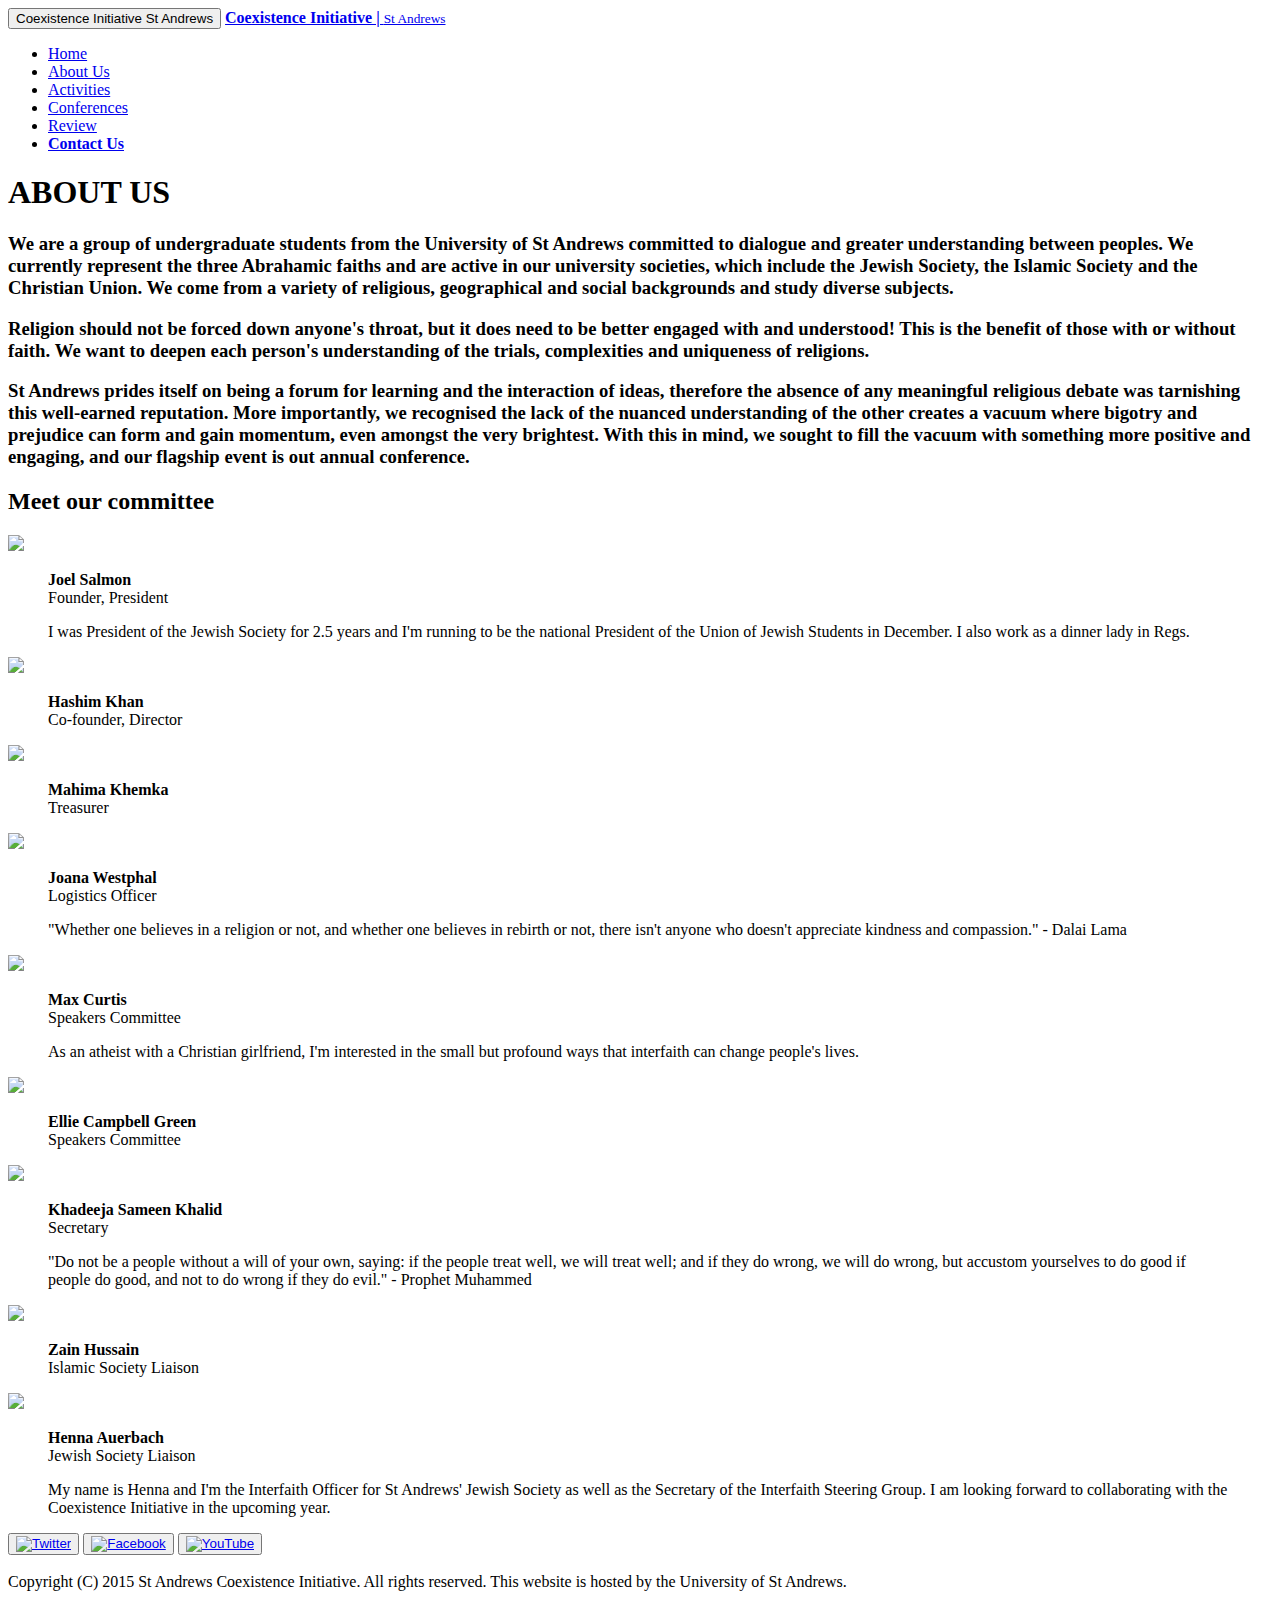
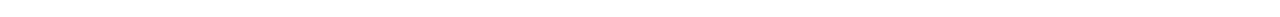
==== aboutus.html @ 944d1c55 "Create aboutus.html" ====
<!DOCTYPE html>
<html>
<head>
<link href='https://fonts.googleapis.com/css?family=Poiret+One' rel='stylesheet' type='coexistence/css'>
<link href="pictures/favicona.ico" rel="icon" type="image/x-icon" />
<link href="sa_coexistence.css" rel="stylesheet" type="text/css" />
<link href="css/bootstrap.css" rel="stylesheet"/>
<script type="text/javascript">
<!-- Google API Loader -->
    //load jQuery
    google.load("jquery", "1.7.1");

    //Google Fonts
    google.load("webfont", "1");

    google.setOnLoadCallback(function() {
        WebFont.load({
            google: {
              families: ['Poiret+One']
            }
        });
    });
    </script> 
<title>St Andrews Coexistence Initiative</title>
<meta name="viewport" content="width=device-width">

<meta http-equiv="Content-Type" content="text/html; charset=iso-8859-2" />
<style>
html { 
  background: #FFF; 
  -webkit-background-size: cover;
  -moz-background-size: cover;
  -o-background-size: cover;
  background-size: cover;
}
</style>
</head>

<body>
<nav class="navbar navbar-inverse navbar-fixed-top">
	<div class="container-fluid">
		<!-- Brand and toggle get grouped for better mobile display -->
	<div class="navbar-header">	
	  <button type="button" class="navbar-toggle collapsed" data-toggle="collapse" data-target="#bs-example-navbar-collapse-1" aria-expanded="false">
        <span class="sr-only">Coexistence Initiative St Andrews</span>
      </button>
		<a class="navbar-brand" href="index.html"><strong>Coexistence Initiative | </strong><small>St Andrews</small></a>
    </div>

	   <!-- Collect the nav links, forms, and other content for toggling -->
    <div class="collapse navbar-collapse" id="bs-example-navbar-collapse-1">

      <ul class="nav navbar-nav navbar-right">
            <li><a href="index.html">Home</a></li>
			<li><a href="aboutus.html">About Us</a></li>
			<li><a href="activities.html">Activities</a></li>
			<li><a href="conference2016.html">Conferences</a></li>			
			<li><a href="review.html">Review</a></li>

			<li><a href="MailTo:standrews.coexistence@gmail.com"><strong>Contact Us</strong></a></li>
		
      </ul>
    </div><!-- /.navbar-collapse -->
  </div><!-- /.container-fluid -->
</nav>

<div id="smalljumbotron">
<div class="jumbotron">
<div class="container">

	<p><h1><strong>ABOUT US</strong></h1></p>


</div>
</div>
</div>
<div id="about">
	<div class="container">
		<p><h3>We are a group of undergraduate students from the University of St Andrews <strong>committed to dialogue and greater understanding between peoples.</strong> We currently represent the three Abrahamic faiths and are active in our university societies, which include the <strong>Jewish Society, the Islamic Society and the Christian Union</strong>. We come from a variety of religious, geographical and social backgrounds and study diverse subjects.
		</h3></p>
		<p><h3>Religion should not be forced down anyone's throat, but it does need to be better engaged with and understood! This is the benefit of those with or without faith. <strong>We want to deepen each person's understanding of the trials, complexities and uniqueness of religions.</strong>
		</h3></p>
		<p><h3>St Andrews prides itself on being a forum for learning and the interaction of ideas, therefore the absence of any meaningful religious debate was tarnishing this well-earned reputation. More importantly, we recognised the lack of the nuanced understanding of the other creates a vacuum where bigotry and prejudice can form and gain momentum, even amongst the very brightest. With this in mind, we sought to fill the vacuum with something more <strong>positive and engaging</strong>, and our flagship event is out annual conference.
		</h3></p>
</div> </div>

 <div id="commitee" class="text-center">
  <div class="container">
    <p>
	<h2><strong>Meet our committee</strong></h2>
	</p>
<div id="picsofcom"> 	
   <div class="row"> 
   <div class="col-sm-4">
	<div>
      <img src='pictures/joel_salmon.jpg' class="img-circle" >
      <blockquote>
	  <p><strong>Joel Salmon</strong><br>Founder, President</br></p>
	  
      <footer>I was President of the Jewish Society for 2.5 years and I'm running to be the national President of the Union of Jewish Students in December. I also work as a dinner lady in Regs. </footer>
	  </blockquote>
    </div></div>
	<div class="col-sm-4">
    <div>
      <img src='pictures/hashim_khan.jpg' class="img-circle" >
			<blockquote>
			<p><strong>Hashim Khan</strong><br>Co-founder, Director</br></p>
			<footer></footer>
			</blockquote>
			
	</div>	
    </div>
	<div class="col-sm-4">
    <div>
      <img src='pictures/mahima_khemka.jpg' class="img-circle">
			<blockquote>
			<p><strong>Mahima Khemka</strong><br>Treasurer</br></p>
			<footer></footer>
			</blockquote>
    </div> </div>

  </div>
 
	<div class="row">
		<div class="col-sm-4">
		<div>
			<img src='pictures/Joana Westphal.jpg' class="img-circle">
			<blockquote>
			<p><strong>Joana Westphal</strong><br>Logistics Officer</br></p>
			<footer>"Whether one believes in a religion or not, and whether one believes in rebirth or not, there isn't anyone who doesn't appreciate kindness and compassion." - Dalai Lama </footer>
			</blockquote>
			</div>
		</div>	
		<div class="col-sm-4">
		<div>
			<img src='pictures/max_curtis.jpg' class="img-circle">
			<blockquote>
			<p><strong>Max Curtis</strong><br>Speakers Committee</br></p>
			<footer>As an atheist with a Christian girlfriend, I'm interested in the small but profound ways that interfaith can change people's lives. </footer>
			</blockquote>
			</div>
		</div>		
		<div class="col-sm-4">
		<div>
			<img src='pictures/ellie_green.jpg' class="img-circle">
			<blockquote>
			<p><strong>Ellie Campbell Green</strong><br>Speakers Committee</br></p>
			<footer></footer>
			</blockquote>
			</div>
		
		</div>	
	</div>	
	<div class="row">
		<div class="col-sm-4">
		<div>
			<img src='pictures/khadeeja.jpg' class="img-circle">
			<blockquote>
			<p><strong>Khadeeja Sameen Khalid</strong><br>Secretary</br></p>
			<footer>"Do not be a people without a will of your own, saying: if the people treat well, we will treat well; and if they do wrong, we will do wrong, but accustom yourselves to do good if people do good, and not to do wrong if they do evil." - Prophet Muhammed</footer>
			</blockquote>
			</div>
		</div>	
		<div class="col-sm-4">
		<div>
			<img src='pictures/zain_hussain.jpg' class="img-circle">
			<blockquote>
			<p><strong>Zain Hussain</strong><br>Islamic Society Liaison</br></p>
			<footer></footer>
			</blockquote>
			</div>
		</div>		
		<div class="col-sm-4">
		<div>
			<img src='pictures/henna_auerbach.jpg' class="img-circle">
			<blockquote>
			<p><strong>Henna Auerbach</strong><br>Jewish Society Liaison</br></p>
			<footer>My name is Henna and I'm the Interfaith Officer for St Andrews' Jewish Society as well as the Secretary of the Interfaith Steering Group. I am looking forward to collaborating with the Coexistence Initiative in the upcoming year.</footer>
			</blockquote>
			</div>
		
		</div>	
	</div>	
</div></div></div>

<div id='social-buttons'>
	<div class="container">
		<div class="space">
		</div>
      <button class="btn-twitter btn btn-lg"><a href="https://twitter.com/" target="new"><img src="pictures/twitter_logo.png" width="36" height="40" alt="Twitter" longdesc="Twitter"></a></button>
      <button class="btn-facebook btn btn-lg"><a href="https://www.facebook.com/standrewscoexistence?fref=ts" target="new"><img src="pictures/social_facebook_box_blue.png" alt="Facebook" width="41" height="40" longdesc="Facebook"></a></button>
      <button class="btn-youtube btn btn-lg"><a href="https://www.youtube.com/watch?v=ZTa6wZO5gJg" target="new"><img src="pictures/official-youtube-logo.png" width="41" height="40" alt="YouTube" longdesc="YouTube"></a></button>
    </div>
  
		<div class="space"></div>
 
  <div id="footer"> <br />
    Copyright (C) 2015 St Andrews Coexistence Initiative. All rights reserved. This website is hosted by the University of St Andrews.<br />
    <br />
  </div> </div>
</body>
</html>
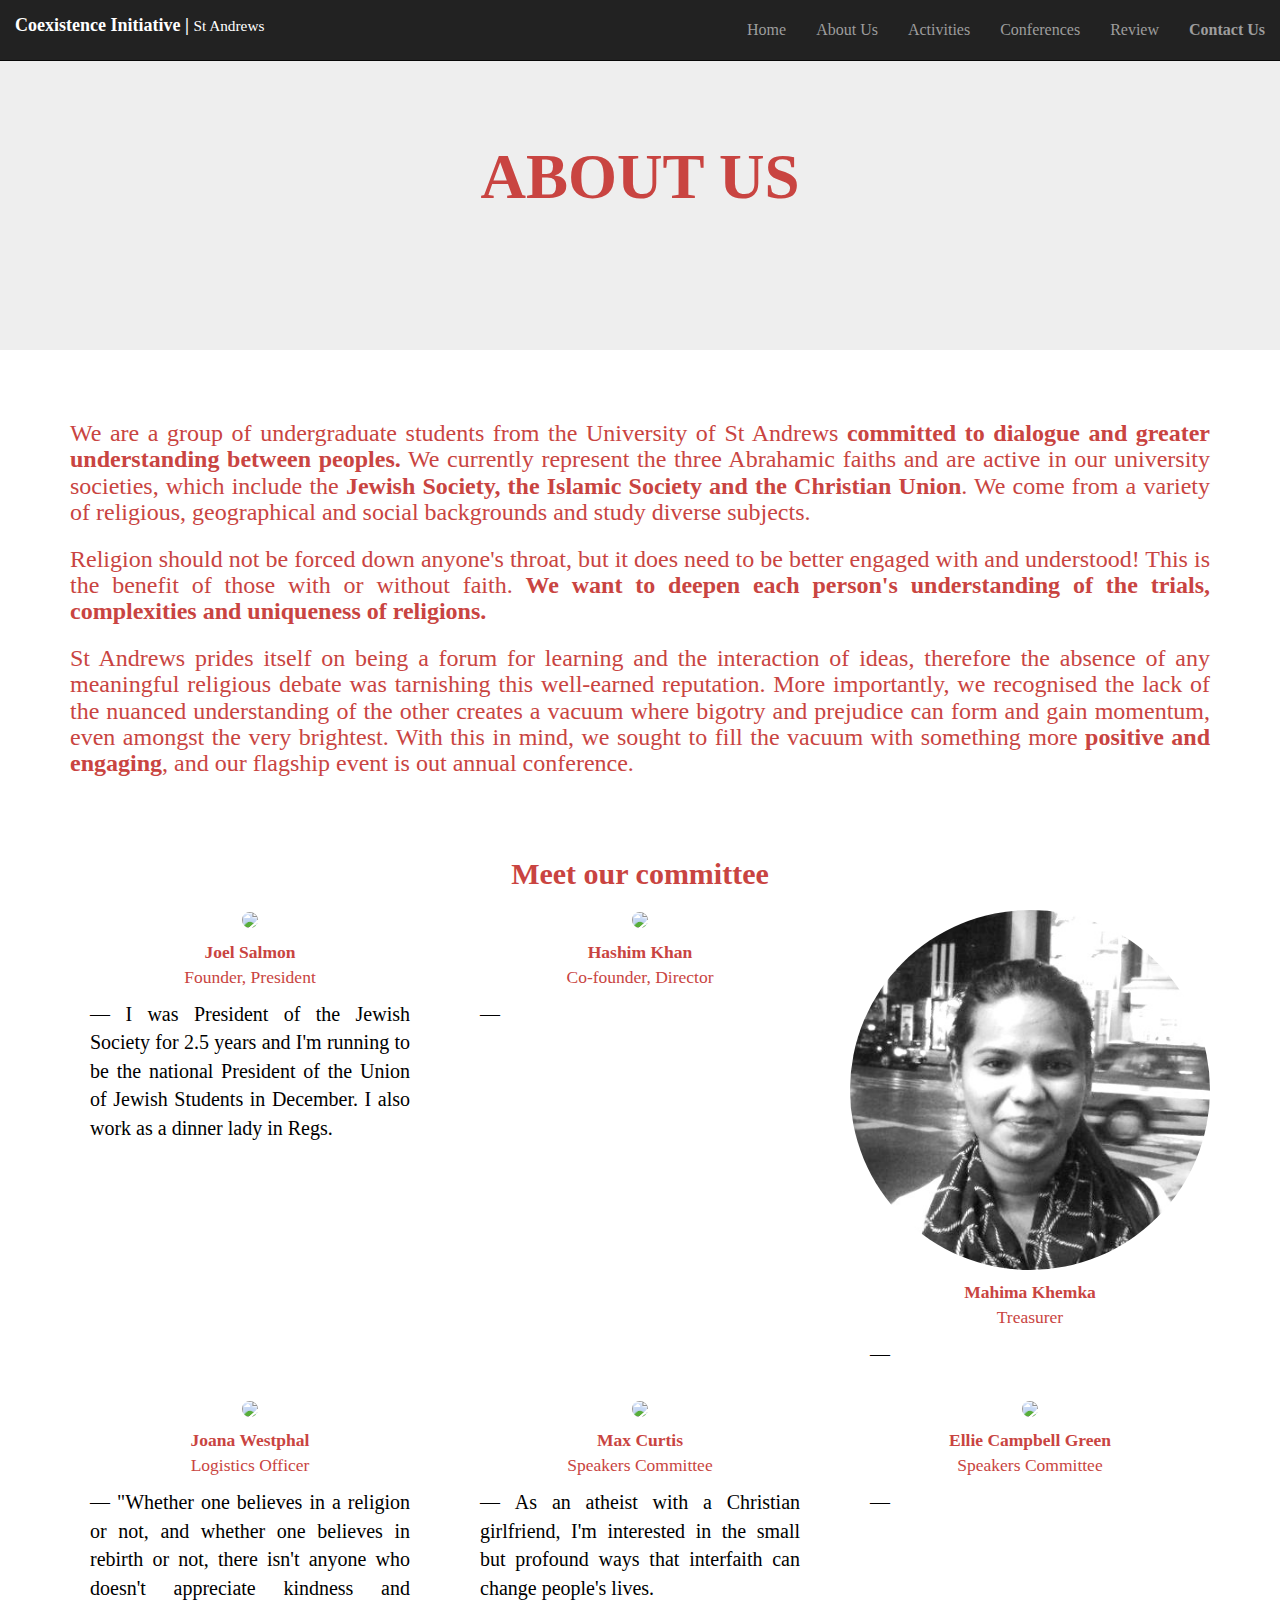
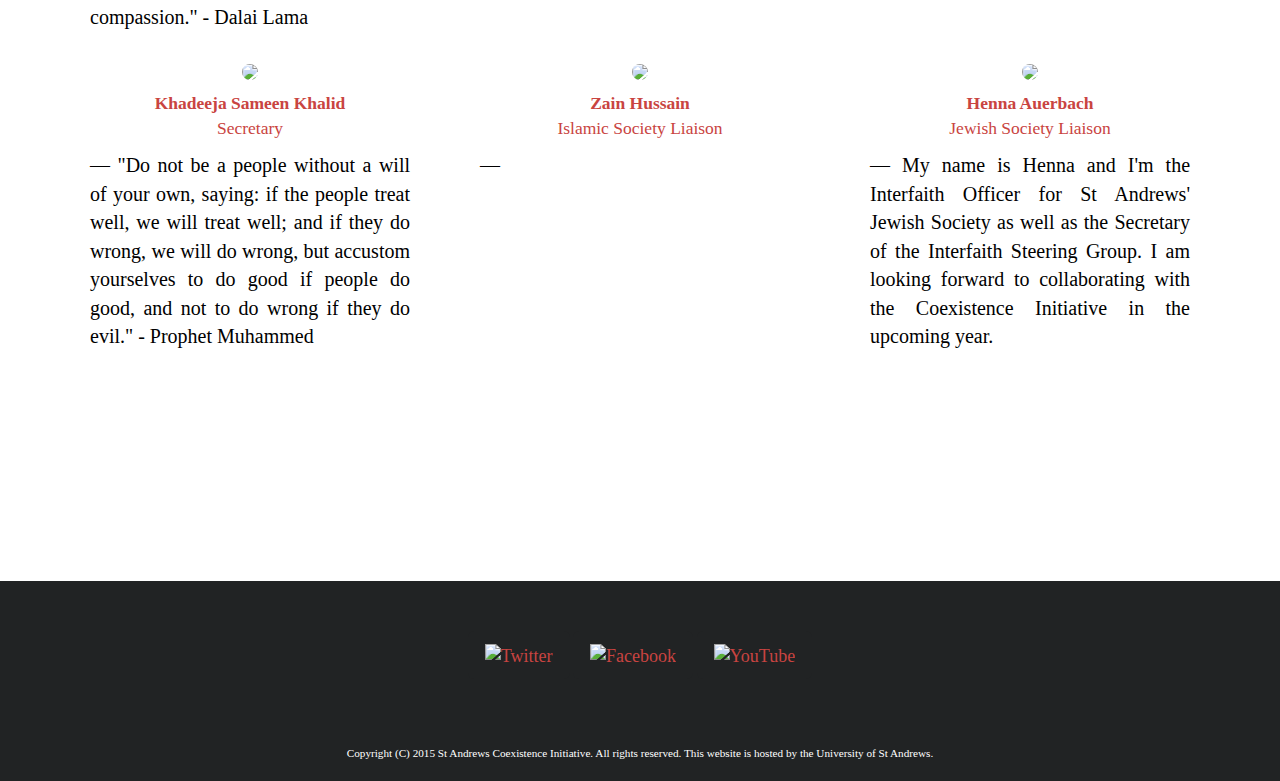
==== commit 1490d3b3: "Merge pull request #9 from roziharsanyi/gh-pages" ====
--- a/aboutus.html
+++ b/aboutus.html
@@ -1,202 +1,202 @@
-<!DOCTYPE html>
-<html>
-<head>
-<link href='https://fonts.googleapis.com/css?family=Poiret+One' rel='stylesheet' type='coexistence/css'>
-<link href="pictures/favicona.ico" rel="icon" type="image/x-icon" />
-<link href="sa_coexistence.css" rel="stylesheet" type="text/css" />
-<link href="css/bootstrap.css" rel="stylesheet"/>
-<script type="text/javascript">
-<!-- Google API Loader -->
-    //load jQuery
-    google.load("jquery", "1.7.1");
-
-    //Google Fonts
-    google.load("webfont", "1");
-
-    google.setOnLoadCallback(function() {
-        WebFont.load({
-            google: {
-              families: ['Poiret+One']
-            }
-        });
-    });
-    </script> 
-<title>St Andrews Coexistence Initiative</title>
-<meta name="viewport" content="width=device-width">
-
-<meta http-equiv="Content-Type" content="text/html; charset=iso-8859-2" />
-<style>
-html { 
-  background: #FFF; 
-  -webkit-background-size: cover;
-  -moz-background-size: cover;
-  -o-background-size: cover;
-  background-size: cover;
-}
-</style>
-</head>
-
-<body>
-<nav class="navbar navbar-inverse navbar-fixed-top">
-	<div class="container-fluid">
-		<!-- Brand and toggle get grouped for better mobile display -->
-	<div class="navbar-header">	
-	  <button type="button" class="navbar-toggle collapsed" data-toggle="collapse" data-target="#bs-example-navbar-collapse-1" aria-expanded="false">
-        <span class="sr-only">Coexistence Initiative St Andrews</span>
-      </button>
-		<a class="navbar-brand" href="index.html"><strong>Coexistence Initiative | </strong><small>St Andrews</small></a>
-    </div>
-
-	   <!-- Collect the nav links, forms, and other content for toggling -->
-    <div class="collapse navbar-collapse" id="bs-example-navbar-collapse-1">
-
-      <ul class="nav navbar-nav navbar-right">
-            <li><a href="index.html">Home</a></li>
-			<li><a href="aboutus.html">About Us</a></li>
-			<li><a href="activities.html">Activities</a></li>
-			<li><a href="conference2016.html">Conferences</a></li>			
-			<li><a href="review.html">Review</a></li>
-
-			<li><a href="MailTo:standrews.coexistence@gmail.com"><strong>Contact Us</strong></a></li>
-		
-      </ul>
-    </div><!-- /.navbar-collapse -->
-  </div><!-- /.container-fluid -->
-</nav>
-
-<div id="smalljumbotron">
-<div class="jumbotron">
-<div class="container">
-
-	<p><h1><strong>ABOUT US</strong></h1></p>
-
-
-</div>
-</div>
-</div>
-<div id="about">
-	<div class="container">
-		<p><h3>We are a group of undergraduate students from the University of St Andrews <strong>committed to dialogue and greater understanding between peoples.</strong> We currently represent the three Abrahamic faiths and are active in our university societies, which include the <strong>Jewish Society, the Islamic Society and the Christian Union</strong>. We come from a variety of religious, geographical and social backgrounds and study diverse subjects.
-		</h3></p>
-		<p><h3>Religion should not be forced down anyone's throat, but it does need to be better engaged with and understood! This is the benefit of those with or without faith. <strong>We want to deepen each person's understanding of the trials, complexities and uniqueness of religions.</strong>
-		</h3></p>
-		<p><h3>St Andrews prides itself on being a forum for learning and the interaction of ideas, therefore the absence of any meaningful religious debate was tarnishing this well-earned reputation. More importantly, we recognised the lack of the nuanced understanding of the other creates a vacuum where bigotry and prejudice can form and gain momentum, even amongst the very brightest. With this in mind, we sought to fill the vacuum with something more <strong>positive and engaging</strong>, and our flagship event is out annual conference.
-		</h3></p>
-</div> </div>
-
- <div id="commitee" class="text-center">
-  <div class="container">
-    <p>
-	<h2><strong>Meet our committee</strong></h2>
-	</p>
-<div id="picsofcom"> 	
-   <div class="row"> 
-   <div class="col-sm-4">
-	<div>
-      <img src='pictures/joel_salmon.jpg' class="img-circle" >
-      <blockquote>
-	  <p><strong>Joel Salmon</strong><br>Founder, President</br></p>
-	  
-      <footer>I was President of the Jewish Society for 2.5 years and I'm running to be the national President of the Union of Jewish Students in December. I also work as a dinner lady in Regs. </footer>
-	  </blockquote>
-    </div></div>
-	<div class="col-sm-4">
-    <div>
-      <img src='pictures/hashim_khan.jpg' class="img-circle" >
-			<blockquote>
-			<p><strong>Hashim Khan</strong><br>Co-founder, Director</br></p>
-			<footer></footer>
-			</blockquote>
-			
-	</div>	
-    </div>
-	<div class="col-sm-4">
-    <div>
-      <img src='pictures/mahima_khemka.jpg' class="img-circle">
-			<blockquote>
-			<p><strong>Mahima Khemka</strong><br>Treasurer</br></p>
-			<footer></footer>
-			</blockquote>
-    </div> </div>
-
-  </div>
- 
-	<div class="row">
-		<div class="col-sm-4">
-		<div>
-			<img src='pictures/Joana Westphal.jpg' class="img-circle">
-			<blockquote>
-			<p><strong>Joana Westphal</strong><br>Logistics Officer</br></p>
-			<footer>"Whether one believes in a religion or not, and whether one believes in rebirth or not, there isn't anyone who doesn't appreciate kindness and compassion." - Dalai Lama </footer>
-			</blockquote>
-			</div>
-		</div>	
-		<div class="col-sm-4">
-		<div>
-			<img src='pictures/max_curtis.jpg' class="img-circle">
-			<blockquote>
-			<p><strong>Max Curtis</strong><br>Speakers Committee</br></p>
-			<footer>As an atheist with a Christian girlfriend, I'm interested in the small but profound ways that interfaith can change people's lives. </footer>
-			</blockquote>
-			</div>
-		</div>		
-		<div class="col-sm-4">
-		<div>
-			<img src='pictures/ellie_green.jpg' class="img-circle">
-			<blockquote>
-			<p><strong>Ellie Campbell Green</strong><br>Speakers Committee</br></p>
-			<footer></footer>
-			</blockquote>
-			</div>
-		
-		</div>	
-	</div>	
-	<div class="row">
-		<div class="col-sm-4">
-		<div>
-			<img src='pictures/khadeeja.jpg' class="img-circle">
-			<blockquote>
-			<p><strong>Khadeeja Sameen Khalid</strong><br>Secretary</br></p>
-			<footer>"Do not be a people without a will of your own, saying: if the people treat well, we will treat well; and if they do wrong, we will do wrong, but accustom yourselves to do good if people do good, and not to do wrong if they do evil." - Prophet Muhammed</footer>
-			</blockquote>
-			</div>
-		</div>	
-		<div class="col-sm-4">
-		<div>
-			<img src='pictures/zain_hussain.jpg' class="img-circle">
-			<blockquote>
-			<p><strong>Zain Hussain</strong><br>Islamic Society Liaison</br></p>
-			<footer></footer>
-			</blockquote>
-			</div>
-		</div>		
-		<div class="col-sm-4">
-		<div>
-			<img src='pictures/henna_auerbach.jpg' class="img-circle">
-			<blockquote>
-			<p><strong>Henna Auerbach</strong><br>Jewish Society Liaison</br></p>
-			<footer>My name is Henna and I'm the Interfaith Officer for St Andrews' Jewish Society as well as the Secretary of the Interfaith Steering Group. I am looking forward to collaborating with the Coexistence Initiative in the upcoming year.</footer>
-			</blockquote>
-			</div>
-		
-		</div>	
-	</div>	
-</div></div></div>
-
-<div id='social-buttons'>
-	<div class="container">
-		<div class="space">
-		</div>
-      <button class="btn-twitter btn btn-lg"><a href="https://twitter.com/" target="new"><img src="pictures/twitter_logo.png" width="36" height="40" alt="Twitter" longdesc="Twitter"></a></button>
-      <button class="btn-facebook btn btn-lg"><a href="https://www.facebook.com/standrewscoexistence?fref=ts" target="new"><img src="pictures/social_facebook_box_blue.png" alt="Facebook" width="41" height="40" longdesc="Facebook"></a></button>
-      <button class="btn-youtube btn btn-lg"><a href="https://www.youtube.com/watch?v=ZTa6wZO5gJg" target="new"><img src="pictures/official-youtube-logo.png" width="41" height="40" alt="YouTube" longdesc="YouTube"></a></button>
-    </div>
-  
-		<div class="space"></div>
- 
-  <div id="footer"> <br />
-    Copyright (C) 2015 St Andrews Coexistence Initiative. All rights reserved. This website is hosted by the University of St Andrews.<br />
-    <br />
-  </div> </div>
-</body>
-</html>
+<!DOCTYPE html>
+<html>
+<head>
+<link href='https://fonts.googleapis.com/css?family=Poiret+One' rel='stylesheet' type='coexistence/css'>
+<link href="pictures/favicona.ico" rel="icon" type="image/x-icon" />
+<link href="sa_coexistence.css" rel="stylesheet" type="text/css" />
+<link href="css/bootstrap.css" rel="stylesheet"/>
+<script type="text/javascript">
+<!-- Google API Loader -->
+    //load jQuery
+    google.load("jquery", "1.7.1");
+
+    //Google Fonts
+    google.load("webfont", "1");
+
+    google.setOnLoadCallback(function() {
+        WebFont.load({
+            google: {
+              families: ['Poiret+One']
+            }
+        });
+    });
+    </script> 
+<title>St Andrews Coexistence Initiative</title>
+<meta name="viewport" content="width=device-width">
+
+<meta http-equiv="Content-Type" content="text/html; charset=iso-8859-2" />
+<style>
+html { 
+  background: #FFF; 
+  -webkit-background-size: cover;
+  -moz-background-size: cover;
+  -o-background-size: cover;
+  background-size: cover;
+}
+</style>
+</head>
+
+<body>
+<nav class="navbar navbar-inverse navbar-fixed-top">
+	<div class="container-fluid">
+		<!-- Brand and toggle get grouped for better mobile display -->
+	<div class="navbar-header">	
+	  <button type="button" class="navbar-toggle collapsed" data-toggle="collapse" data-target="#bs-example-navbar-collapse-1" aria-expanded="false">
+        <span class="sr-only">Coexistence Initiative St Andrews</span>
+      </button>
+		<a class="navbar-brand" href="index.html"><strong>Coexistence Initiative | </strong><small>St Andrews</small></a>
+    </div>
+
+	   <!-- Collect the nav links, forms, and other content for toggling -->
+    <div class="collapse navbar-collapse" id="bs-example-navbar-collapse-1">
+
+      <ul class="nav navbar-nav navbar-right">
+            <li><a href="index.html">Home</a></li>
+			<li><a href="aboutus.html">About Us</a></li>
+			<li><a href="activities.html">Activities</a></li>
+			<li><a href="conference2016.html">Conferences</a></li>			
+			<li><a href="review.html">Review</a></li>
+
+			<li><a href="MailTo:standrews.coexistence@gmail.com"><strong>Contact Us</strong></a></li>
+		
+      </ul>
+    </div><!-- /.navbar-collapse -->
+  </div><!-- /.container-fluid -->
+</nav>
+
+<div id="smalljumbotron">
+<div class="jumbotron">
+<div class="container">
+
+	<p><h1><strong>ABOUT US</strong></h1></p>
+
+
+</div>
+</div>
+</div>
+<div id="about">
+	<div class="container">
+		<p><h3>We are a group of undergraduate students from the University of St Andrews <strong>committed to dialogue and greater understanding between peoples.</strong> We currently represent the three Abrahamic faiths and are active in our university societies, which include the <strong>Jewish Society, the Islamic Society and the Christian Union</strong>. We come from a variety of religious, geographical and social backgrounds and study diverse subjects.
+		</h3></p>
+		<p><h3>Religion should not be forced down anyone's throat, but it does need to be better engaged with and understood! This is the benefit of those with or without faith. <strong>We want to deepen each person's understanding of the trials, complexities and uniqueness of religions.</strong>
+		</h3></p>
+		<p><h3>St Andrews prides itself on being a forum for learning and the interaction of ideas, therefore the absence of any meaningful religious debate was tarnishing this well-earned reputation. More importantly, we recognised the lack of the nuanced understanding of the other creates a vacuum where bigotry and prejudice can form and gain momentum, even amongst the very brightest. With this in mind, we sought to fill the vacuum with something more <strong>positive and engaging</strong>, and our flagship event is out annual conference.
+		</h3></p>
+</div> </div>
+
+ <div id="commitee" class="text-center">
+  <div class="container">
+    <p>
+	<h2><strong>Meet our committee</strong></h2>
+	</p>
+<div id="picsofcom"> 	
+   <div class="row"> 
+   <div class="col-sm-4">
+	<div>
+      <img src='pictures/joel_salmon.jpg' class="img-circle" >
+      <blockquote>
+	  <p><strong>Joel Salmon</strong><br>Founder, President</br></p>
+	  
+      <footer>I was President of the Jewish Society for 2.5 years and I'm running to be the national President of the Union of Jewish Students in December. I also work as a dinner lady in Regs. </footer>
+	  </blockquote>
+    </div></div>
+	<div class="col-sm-4">
+    <div>
+      <img src='pictures/hashim_khan.jpg' class="img-circle" >
+			<blockquote>
+			<p><strong>Hashim Khan</strong><br>Co-founder, Director</br></p>
+			<footer></footer>
+			</blockquote>
+			
+	</div>	
+    </div>
+	<div class="col-sm-4">
+    <div>
+      <img src='pictures/mahima_khemka.jpg' class="img-circle">
+			<blockquote>
+			<p><strong>Mahima Khemka</strong><br>Treasurer</br></p>
+			<footer></footer>
+			</blockquote>
+    </div> </div>
+
+  </div>
+ 
+	<div class="row">
+		<div class="col-sm-4">
+		<div>
+			<img src='pictures/Joana Westphal.jpg' class="img-circle">
+			<blockquote>
+			<p><strong>Joana Westphal</strong><br>Logistics Officer</br></p>
+			<footer>"Whether one believes in a religion or not, and whether one believes in rebirth or not, there isn't anyone who doesn't appreciate kindness and compassion." - Dalai Lama </footer>
+			</blockquote>
+			</div>
+		</div>	
+		<div class="col-sm-4">
+		<div>
+			<img src='pictures/max_curtis.jpg' class="img-circle">
+			<blockquote>
+			<p><strong>Max Curtis</strong><br>Speakers Committee</br></p>
+			<footer>As an atheist with a Christian girlfriend, I'm interested in the small but profound ways that interfaith can change people's lives. </footer>
+			</blockquote>
+			</div>
+		</div>		
+		<div class="col-sm-4">
+		<div>
+			<img src='pictures/ellie_green.jpg' class="img-circle">
+			<blockquote>
+			<p><strong>Ellie Campbell Green</strong><br>Speakers Committee</br></p>
+			<footer></footer>
+			</blockquote>
+			</div>
+		
+		</div>	
+	</div>	
+	<div class="row">
+		<div class="col-sm-4">
+		<div>
+			<img src='pictures/khadeeja.jpg' class="img-circle">
+			<blockquote>
+			<p><strong>Khadeeja Sameen Khalid</strong><br>Secretary</br></p>
+			<footer>"Do not be a people without a will of your own, saying: if the people treat well, we will treat well; and if they do wrong, we will do wrong, but accustom yourselves to do good if people do good, and not to do wrong if they do evil." - Prophet Muhammed</footer>
+			</blockquote>
+			</div>
+		</div>	
+		<div class="col-sm-4">
+		<div>
+			<img src='pictures/zain_hussain.jpg' class="img-circle">
+			<blockquote>
+			<p><strong>Zain Hussain</strong><br>Islamic Society Liaison</br></p>
+			<footer></footer>
+			</blockquote>
+			</div>
+		</div>		
+		<div class="col-sm-4">
+		<div>
+			<img src='pictures/henna_auerbach.jpg' class="img-circle">
+			<blockquote>
+			<p><strong>Henna Auerbach</strong><br>Jewish Society Liaison</br></p>
+			<footer>My name is Henna and I'm the Interfaith Officer for St Andrews' Jewish Society as well as the Secretary of the Interfaith Steering Group. I am looking forward to collaborating with the Coexistence Initiative in the upcoming year.</footer>
+			</blockquote>
+			</div>
+		
+		</div>	
+	</div>	
+</div></div></div>
+
+<div id='social-buttons'>
+	<div class="container">
+		<div class="space">
+		</div>
+      <button class="btn-twitter btn btn-lg"><a href="https://twitter.com/" target="new"><img src="pictures/twitter_logo.png" width="36" height="40" alt="Twitter" longdesc="Twitter"></a></button>
+      <button class="btn-facebook btn btn-lg"><a href="https://www.facebook.com/standrewscoexistence?fref=ts" target="new"><img src="pictures/social_facebook_box_blue.png" alt="Facebook" width="41" height="40" longdesc="Facebook"></a></button>
+      <button class="btn-youtube btn btn-lg"><a href="https://www.youtube.com/watch?v=ZTa6wZO5gJg" target="new"><img src="pictures/official-youtube-logo.png" width="41" height="40" alt="YouTube" longdesc="YouTube"></a></button>
+    </div>
+  
+		<div class="space"></div>
+ 
+  <div id="footer"> <br />
+    Copyright (C) 2015 St Andrews Coexistence Initiative. All rights reserved. This website is hosted by the University of St Andrews.<br />
+    <br />
+  </div> </div>
+</body>
+</html>--- a/sa_coexistence.css
+++ b/sa_coexistence.css
@@ -0,0 +1,322 @@
+@font-face {
+  font-family: 'Poiret One';
+  font-style: cursive;
+  font-weight: normal;
+  src: local('Poiret One'), url('./Poiret_One-2/Poiret_One.ttf') format('woff');
+}
+}
+@charset "utf-8";
+/* CSS Document */
+* {
+	margin: 0px;
+	padding: 0px;
+}
+
+body {
+	font-size: 100%;
+	margin-top: 50px;
+}
+.menuBar{
+	width:100%;
+	height: 50px;
+	display: block;
+	position: fixed;
+	top:0;
+	left:0;
+}
+.nav{
+	float: right;
+	margin-right: 10px;
+}
+.nav ul li{
+	list-style: none;
+	float: left;
+}
+
+#center {
+	margin-right: auto;
+	margin-left: auto;
+	padding-right: 10px;
+	padding-left: 10px;
+	width: 95%;
+	padding-top: 15px;
+}
+	
+#top {
+	text-align: center;
+	background-size: cover;
+	color: #FFF;
+	font-family: 'Poiret One', cursive;
+    font-size: 1.8em;
+    padding: 10px;
+	margin-bottom: 30px;
+	margin-top: 10px;
+}
+
+#menu-bar {
+text-align: center;
+padding: 0px;
+margin-bottom: 10px;
+  height: auto;
+  line-height: 100%;
+  position:relative;
+  z-index:999;
+  font-family: 'Poiret One', cursive;
+}
+
+#menu-bar ul {
+	display: inline-block;
+	list-style: none;
+}
+
+#menu-bar li {
+	display: inline;
+	margin: 0px 0px 0px 0px;
+	padding: 0px 0px 0px 0px;
+	float: left;
+	position: relative;
+	border: solid 1px #FFFFFF;
+}
+#menu-bar a {
+  font-size: 1.3em;
+  color: #FFFFFF;
+  text-decoration: none;
+  display: block;
+  padding: 9px 20px 9px 19px;
+  margin: 0;
+}
+
+#menu-bar li:hover > a {
+background: #D40B0B;
+  color: #FFFFFF;
+}
+
+#menu-bar li a.selectedclass
+{
+	color: #FFFFFF;
+	background: #111111;
+}
+
+html[xmlns] #menu-bar {
+  display: block;
+}
+* html #menu-bar {
+  height: 1%;
+}
+
+#content {
+	font-family: 'Poiret One', cursive;
+	background-color: hsla(0,0%,100%,0.8);
+	color: #333;
+	padding-top: 10px;
+	padding-bottom: 10px;
+	padding-left: 20px;
+	padding-right: 20px;
+}
+
+#content a {
+	text-decoration: none;
+}
+
+nav {
+	text-align: center;
+	/*display: block;*/
+}
+
+nav ul {
+	display: block;
+	padding-top: 5px;
+	padding-bottom: 5px;
+}
+
+h2 {
+	padding-bottom: 10px;
+}
+
+#video {
+	text-align: center;
+	margin-right: auto;
+	margin-left: auto;
+	width: 95%;
+	padding-top: 10px;
+}
+
+#gallery ul, li {
+	text-align: center;
+	list-style: none;
+}
+#gallery img {
+	margin: 40px 0px 0px 0px;
+	border: 7px solid white;
+	border-radius: 20px;
+	max-width: 100%;
+	height: auto;
+  }
+
+#social img {
+	margin-right: 5px;
+}
+
+#footer {
+	text-align: center;
+	font-family:  'Poiret One', cursive;
+	font-size: 0.8em;
+	color: white;
+}
+
+.jumbotron{
+	min-height: 800px;
+	background-image: url("pictures/img_6556blur.jpg");
+	background-size: cover;
+	background-attachment: fixed;
+}
+.jumbotron a{
+	color: #C94441;
+}
+#smalljumbotron .jumbotron{
+	min-height: 350px
+}
+#smalljumbotron .container{
+	margin-top:75px;
+}
+.class h1 {
+	text-align: center;
+	color: white;
+	
+}
+.container {
+	text-align:center;
+	margin-top:200px;
+	color: #C94441;
+	font-family: 'Poiret One', cursive;
+}
+#social-buttons{
+	background-color: #212324;
+	min-height:200px;
+}
+.btn-twitter{
+	background-color: #212324;
+	border-color: #212324;
+	color:#212324;
+}
+.btn-facebook{
+	background-color:#212324 ;
+	border-color:#212324 ;
+	color:#212324;
+}
+.btn-youtube{
+	background-color: #212324;
+	border-color:#212324;
+	color:#212324;
+}
+.space{
+	min-height:50px;
+}
+.nav{
+	font-family: 'Poiret One', cursive;
+	font-size: medium;
+	
+}
+.navbar-brand{
+	font-family: 'Poiret One', cursive;
+	font-size: large;
+}
+#mission .container{
+	text-align: justify;
+	margin-top:20px;
+	margin-bottom: 20px;
+}
+#mission h2{
+	text-align: center;
+}
+#mission a{
+	color: #C94441;
+}
+
+#about .container{
+	
+	text-align: justify;
+	margin-top: 50px;
+	margin-bottom : 50px;
+	
+}
+#commitee img{
+	max-width: 100%;
+	height:auto;
+}
+#commitee .container{
+	text-align:center;
+	margin-top:0px;
+	color: #C94441;
+	font-family: 'Poiret One', cursive;
+}
+
+
+#links .container{
+	margin-top: 50px;
+}
+#links .col-sm-3{
+	margin-top:10px;
+}
+#links img{
+	max-width:100%;
+	height:auto;
+	opacity:0.4;
+	filter: alpha(opacity=40);
+}
+#links img:hover{
+	max-width:100%%;
+	height: auto;
+	opacity:1.0;
+	filter: alpha(opacity=100);
+}
+
+#quotes .container{
+	margin-top: 50px;
+	margin-bottom:0px;
+}
+.sidebar-image-gallery img { opacity: 0.2; }
+.sidebar-image-gallery img:hover { opacity: 1; }
+.sidebar-image-gallery .row{ margin-bottom:20px; }
+
+#activities .container{
+	margin-top: 20px;
+	text-align: justify;
+}
+#activities a{
+	color:#C94441;
+}
+
+#conference2016 a{
+	color:#C94441;
+}
+
+#picsofcoma footer{
+	color: black;
+	font-size: 20px;
+}
+
+#dates .container{
+	text-align: justify;
+	margin-top: 20px
+}
+#dates h2{
+	text-align: left;
+}
+#picsofcom footer{
+	color: black;
+	font-size: 20px;
+	text-align: justify;
+}
+#links h2{
+	text-align:left;
+}
+#quotes h2{
+	text-align: left;
+}
+#quotes h3{
+	text-align: justify;
+}
+#quotes h4{
+	text-align: left;
+}